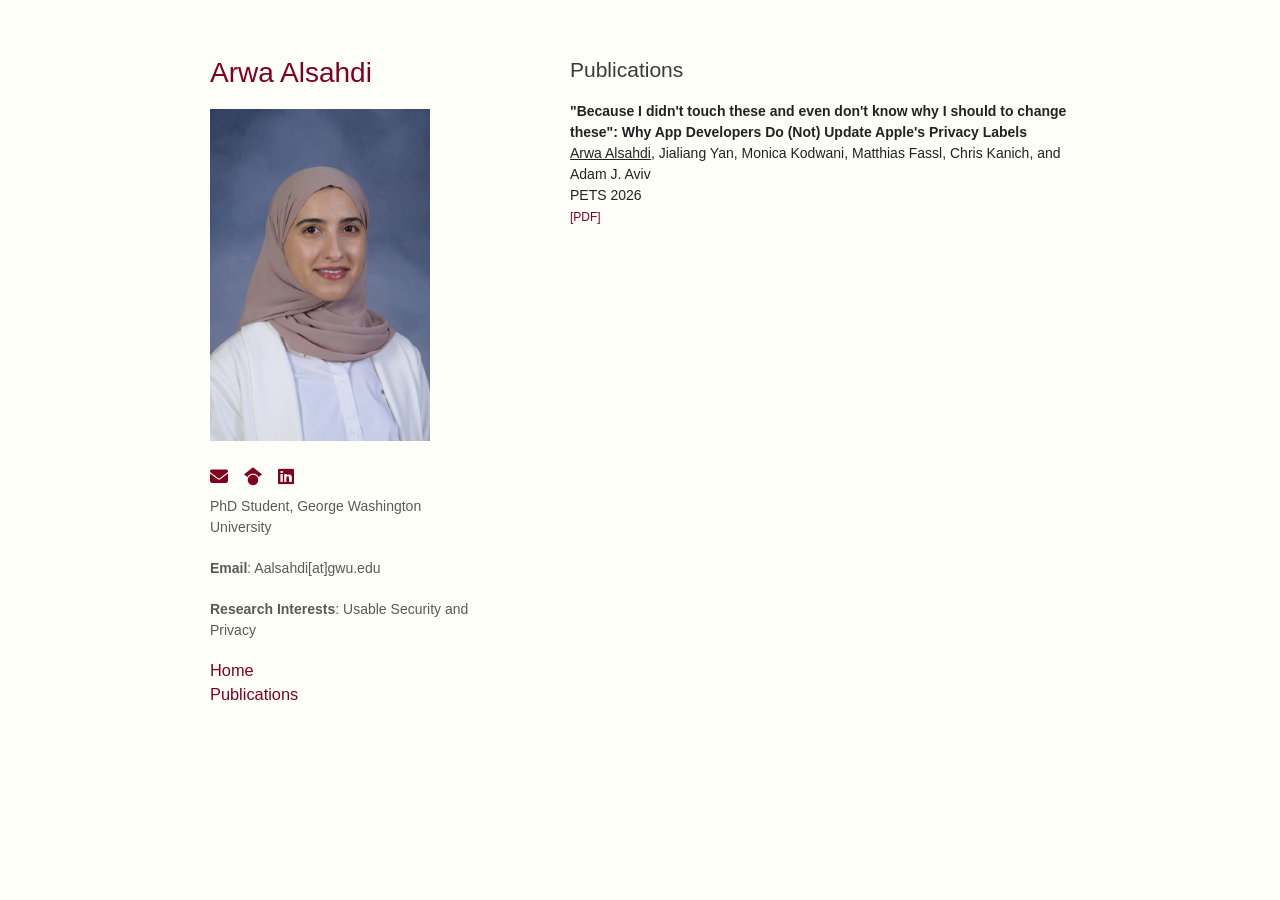
==== publications.html @ 7b26ef47 "updated profile" ====
<!doctype html>
<html>
<head>
  <meta charset="utf-8">
  <meta http-equiv="X-UA-Compatible" content="chrome=1">
  <title>Publications - Arwa Alsahdi</title>
  <link rel="stylesheet" href="style.css">
  <link rel="stylesheet" href="https://cdnjs.cloudflare.com/ajax/libs/font-awesome/6.5.2/css/all.min.css">
  <meta name="viewport" content="width=device-width">
</head>

<body>
<div class="wrapper">
  <header>
    <h1><a href="index.html">Arwa Alsahdi</a></h1>
    <img src="images/arwa.jpg" alt="Arwa Alsahdi" width="220"><br><br>

    <a href="mailto:Aalsahdi@gwu.edu" class="fa fa-solid fa-envelope" target="_blank" title="Email"></a>
    <a href="https://scholar.google.com/citations?view_op=list_works&hl=en&hl=en&user=JZW0MaYAAAAJ" class="fa fa-brands fa-google-scholar" target="_blank" title="Google Scholar"></a>
    <a href="https://www.linkedin.com/in/arwa-alsahdi-499a66151" class="fa-brands fa-linkedin" target="_blank" title="LinkedIn"></a>

    <p>PhD Student, George Washington University</p>
    <p><b>Email</b>: Aalsahdi[at]gwu.edu</p>
    <p><b>Research Interests</b>: Usable Security and Privacy</p>

    <h3><p class="view"><a href="index.html">Home</a></p></h3>
    <h3><p class="view"><a href="publications.html">Publications</a></p></h3>
  </header>

  <section>
    <h2>Publications</h2>

    <p class="pub-title"><b>&quot;Because I didn't touch these and even don't know why I should to change these&quot;: Why App Developers Do (Not) Update Apple's Privacy Labels</b><br>
      <u>Arwa Alsahdi</u>, Jialiang Yan, Monica Kodwani, Matthias Fassl, Chris Kanich, and Adam J. Aviv<br>
      PETS 2026<br>
      <a href="papers/2026_PETS_PrivacyLabels.pdf" class="pub-link" target="_blank">[PDF]</a>
    </p>
  </section>
</div>
<script src="script.js"></script>
</body>
</html>
---- style.css ----
body {
  background-color: #FFFFFA;
  padding: 50px;
  font: 14px/1.5 -apple-system, BlinkMacSystemFont, "Segoe UI", Roboto, Oxygen, Ubuntu, Cantarell, "Fira Sans", "Droid Sans", "Helvetica Neue", Arial, sans-serif, "Apple Color Emoji", "Segoe UI Emoji", "Segoe UI Symbol";
  color: #595959;
  font-weight: 400;
}

h1, h2, h3, h4, h5, h6 {
  color: #222;
  margin: 0 0 20px;
}

p, ul, ol, table, pre, dl {
  margin: 0 0 20px;
}

h1, h2, h3 {
  line-height: 1.1;
}

h1 {
  font-size: 28px;
  font-weight: 500;
}

h2 {
  color: #393939;
  font-weight: 500;
}

h3, h4, h5, h6 {
  color: #494949;
  font-weight: 500;
}

a {
  color: #800020;
  text-decoration: none;
}

a:hover {
  color: #069;
}

a small {
  font-size: 11px;
  color: #777;
  margin-top: -0.3em;
  display: block;
}

a:hover small {
  color: #777;
}

.wrapper {
  width: 860px;
  margin: 0 auto;
}

img {
  max-width: 100%;
}

header {
  width: 270px;
  float: left;
  position: fixed;
  -webkit-font-smoothing: subpixel-antialiased;
}

header .fa,
header .fa-brands {
  display: inline-block;
  margin-right: 12px;
  margin-bottom: 10px;
  font-size: 18px;
  color: #800020;
}

header .fa:hover,
header .fa-brands:hover {
  color: #069;
}

header h3 {
  margin: 0;
}

header p.view {
  margin: 0 0 6px;
}

section {
  width: 500px;
  float: right;
  padding-bottom: 50px;
}

section ol li::marker {
  font-weight: bold;
}

hr {
  border: 0;
  background: #e5e5e5;
  height: 1px;
  margin: 0 0 20px;
}

small {
  font-size: 11px;
}

.pub-title {
  color: #222;
}

.pub-link {
  font-size: 12px;
  margin-right: 8px;
}

footer {
  width: 270px;
  float: left;
  position: fixed;
  bottom: 50px;
  -webkit-font-smoothing: subpixel-antialiased;
}

@media print, screen and (max-width: 960px) {
  div.wrapper {
    width: auto;
    margin: 0;
  }

  header, section, footer {
    float: none;
    position: static;
    width: auto;
  }

  header {
    padding-right: 320px;
  }

  section {
    border: 1px solid #e5e5e5;
    border-width: 1px 0;
    padding: 20px 0;
    margin: 0 0 20px;
  }
}

@media print, screen and (max-width: 720px) {
  body {
    word-wrap: break-word;
  }

  header {
    padding: 0;
  }
}

@media print, screen and (max-width: 480px) {
  body {
    padding: 15px;
  }
}

@media print {
  body {
    padding: 0.4in;
    font-size: 12pt;
    color: #444;
  }
}
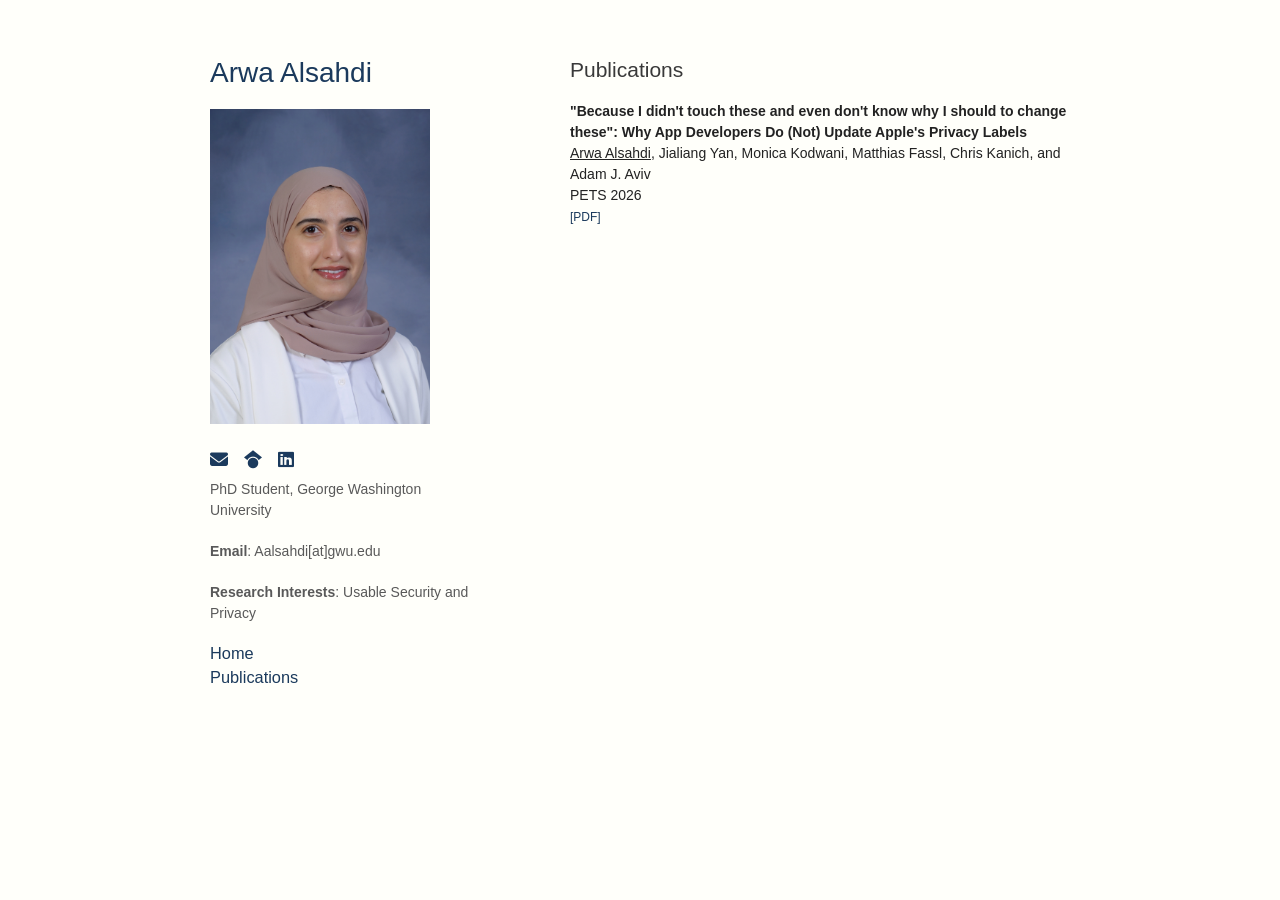
==== commit f3a4d480: "update official paper link" ====
--- a/publications.html
+++ b/publications.html
@@ -33,7 +33,7 @@
     <p class="pub-title"><b>&quot;Because I didn't touch these and even don't know why I should to change these&quot;: Why App Developers Do (Not) Update Apple's Privacy Labels</b><br>
       <u>Arwa Alsahdi</u>, Jialiang Yan, Monica Kodwani, Matthias Fassl, Chris Kanich, and Adam J. Aviv<br>
       PETS 2026<br>
-      <a href="papers/2026_PETS_PrivacyLabels.pdf" class="pub-link" target="_blank">[PDF]</a>
+      <a href="papers/popets-2026-0151.pdf" class="pub-link" target="_blank">[PDF]</a>
     </p>
   </section>
 </div>
--- a/style.css
+++ b/style.css
@@ -35,12 +35,12 @@
 }
 
 a {
-  color: #800020;
+  color: #1B3A5C;
   text-decoration: none;
 }
 
 a:hover {
-  color: #069;
+  color: #4A90D9;
 }
 
 a small {
@@ -76,12 +76,12 @@
   margin-right: 12px;
   margin-bottom: 10px;
   font-size: 18px;
-  color: #800020;
+  color: #1B3A5C;
 }
 
 header .fa:hover,
 header .fa-brands:hover {
-  color: #069;
+  color: #4A90D9;
 }
 
 header h3 {
